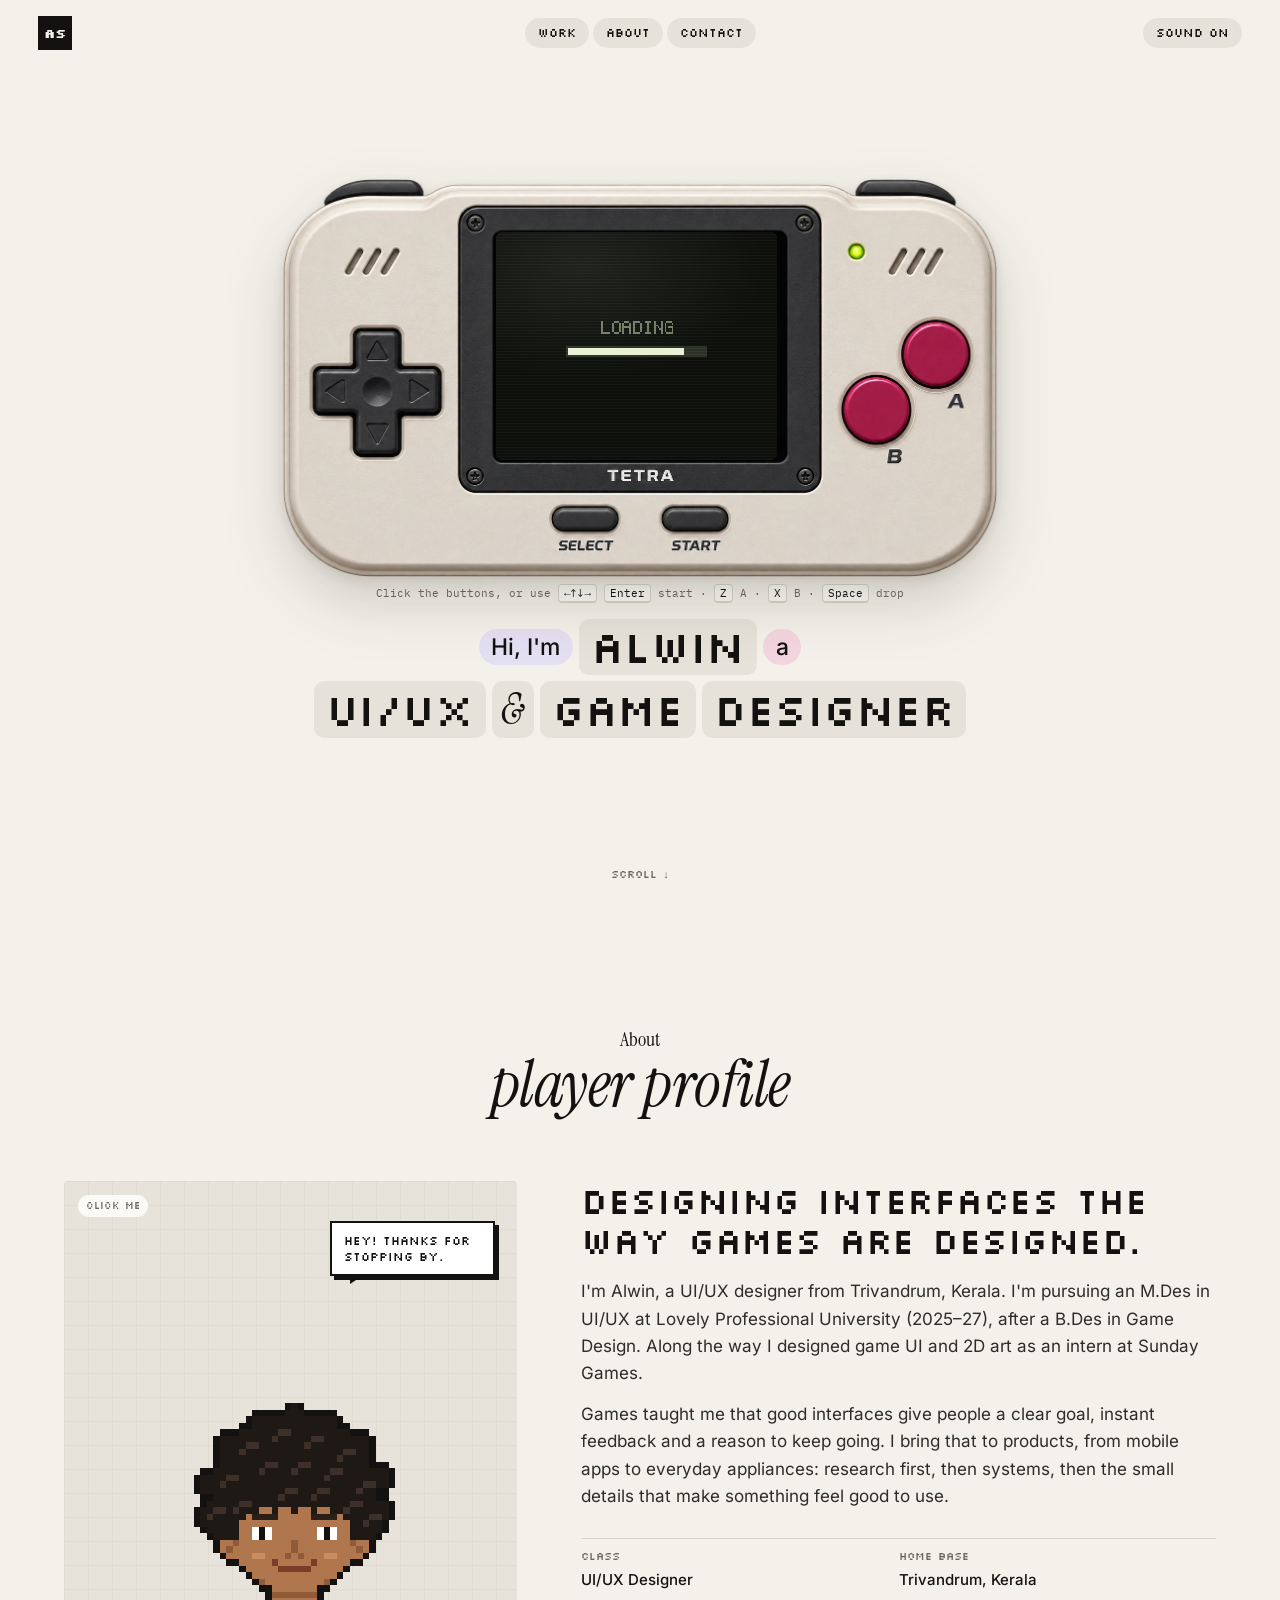
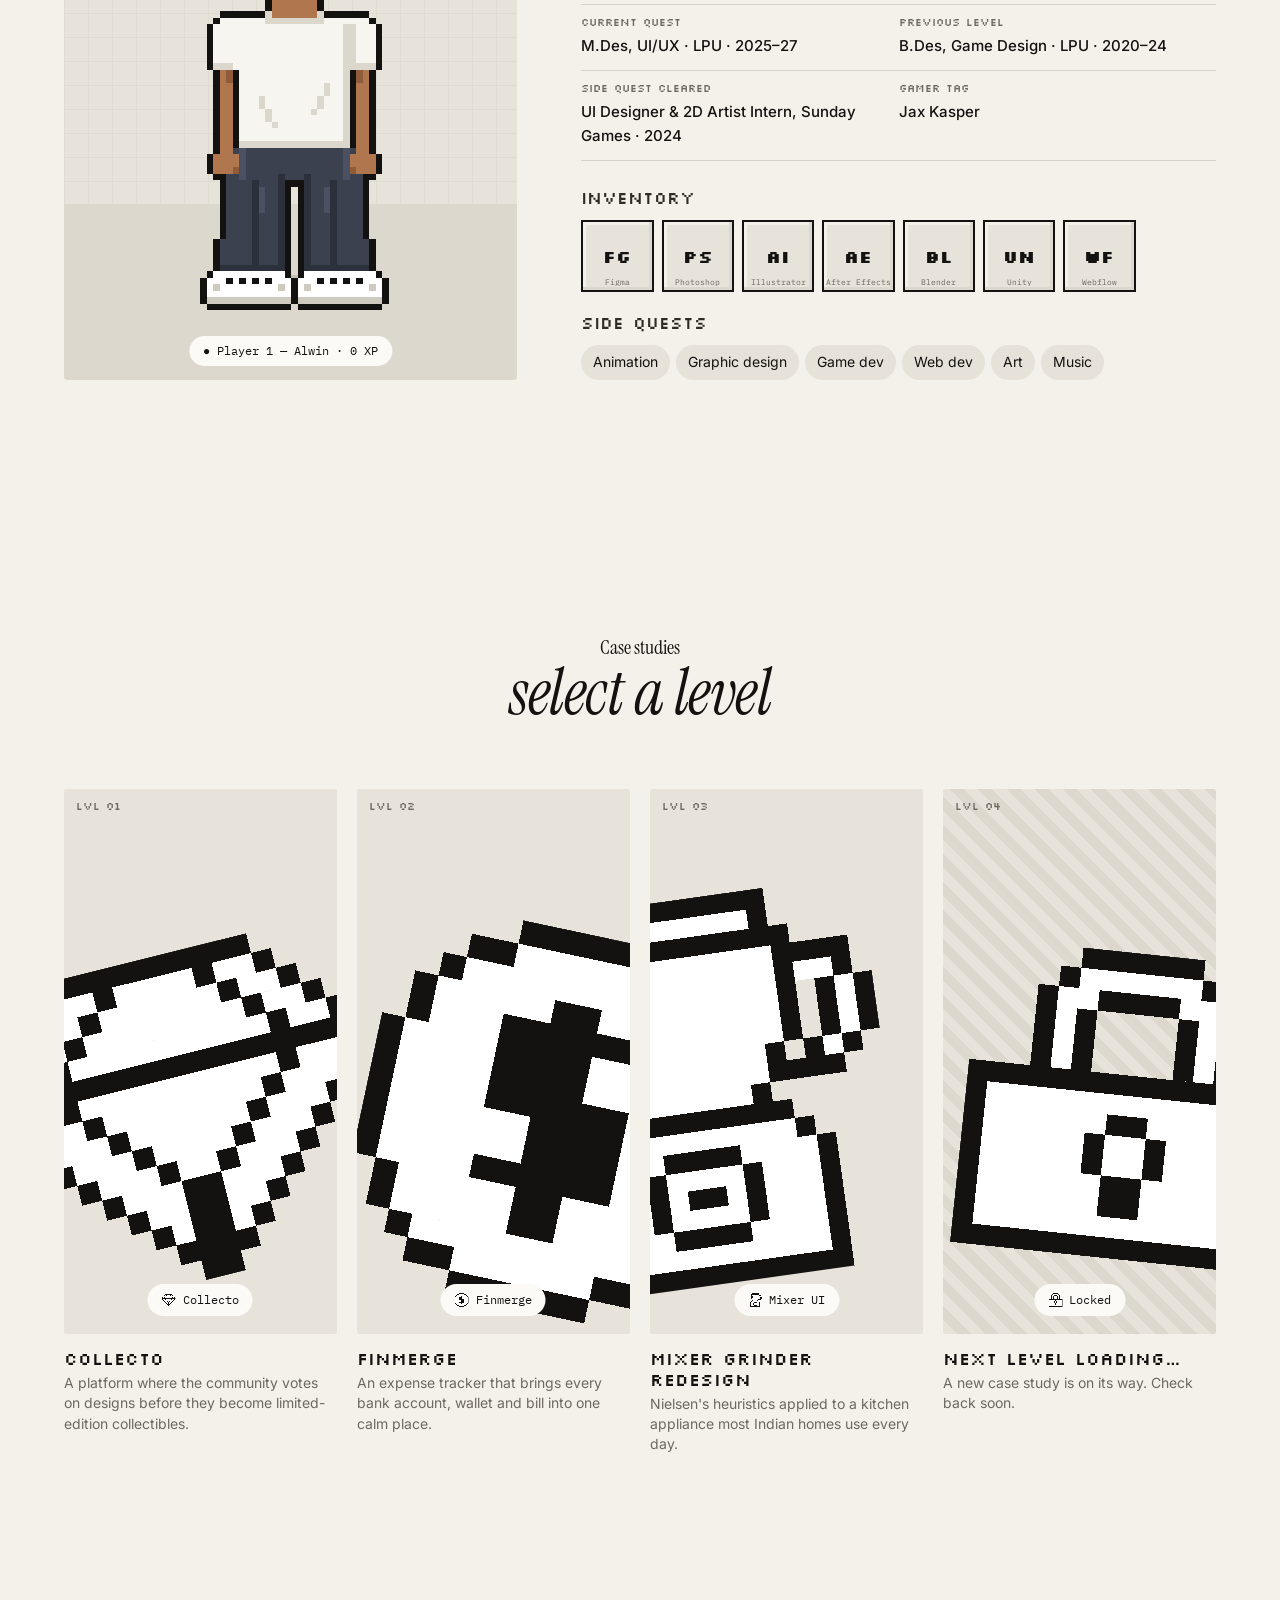
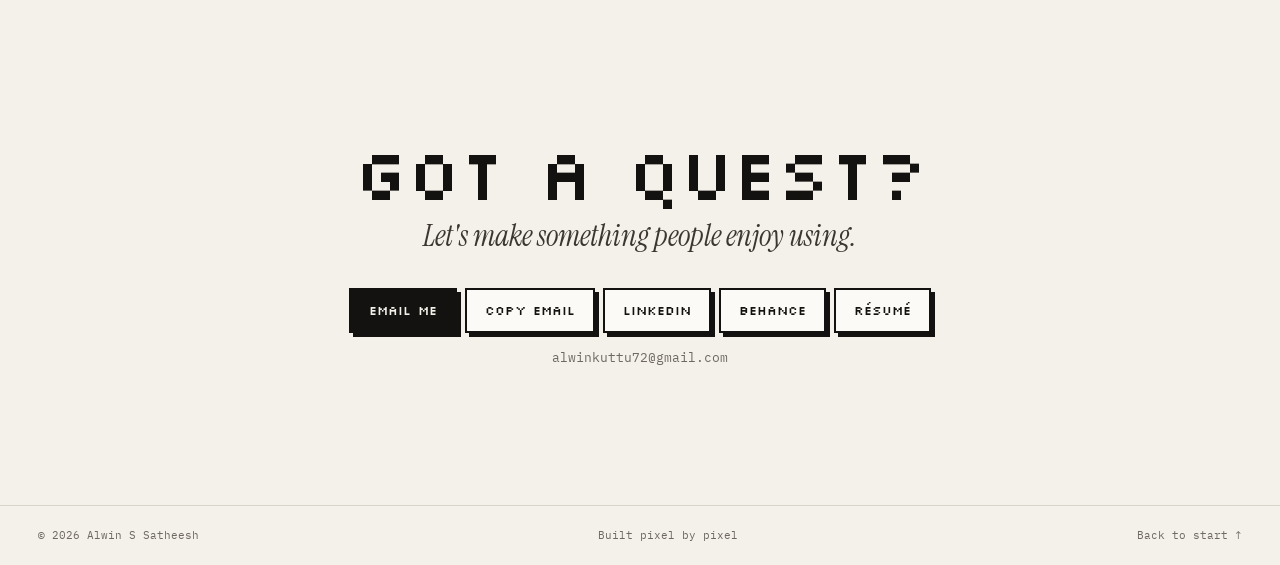
==== index.html @ aa2661ea "Add files via upload" ====
<!DOCTYPE html>
<html lang="en">
<head>
<meta charset="utf-8">
<meta name="viewport" content="width=device-width, initial-scale=1">
<title>Alwin S Satheesh — UI/UX & Game Designer</title>
<meta name="description" content="Portfolio of Alwin S Satheesh, a UI/UX designer with a game design background. Press start.">
<meta property="og:title" content="Alwin S Satheesh — UI/UX & Game Designer">
<meta property="og:description" content="A playable portfolio. Press start.">
<link rel="icon" href="data:image/svg+xml,%3Csvg xmlns='http://www.w3.org/2000/svg' viewBox='0 0 8 8' shape-rendering='crispEdges'%3E%3Crect width='8' height='8' fill='%23141210'/%3E%3Crect x='1' y='1' width='6' height='4' fill='%23e8f1d4'/%3E%3Crect x='5' y='6' width='1' height='1' fill='%23b3164c'/%3E%3Crect x='1' y='6' width='2' height='1' fill='%23e8f1d4'/%3E%3C/svg%3E">
<link rel="stylesheet" href="css/fonts.css">
<link rel="stylesheet" href="css/style.css">
</head>
<body>

<header class="top">
  <a class="logo" href="#top" aria-label="Alwin S Satheesh, back to top">AS</a>
  <nav class="nav" aria-label="Main">
    <a href="#work">Work</a>
    <a href="#about">About</a>
    <a href="#contact">Contact</a>
  </nav>
  <div class="top-r">
    <button class="pill" id="sound" aria-pressed="true">Sound on</button>
  </div>
</header>

<main id="top">
  <!-- ============ HERO: the playable console ============ -->
  <section class="hero" aria-label="Intro">
    <div class="console" id="console">
      <img src="assets/console.webp" alt="A retro handheld game console. Its screen is playable." width="1455" height="815">
      <div class="screen" id="screen" role="application" aria-label="Game screen. Press Start, or Enter on your keyboard.">
        <canvas id="lcd" width="160" height="128"></canvas>
      </div>
      <button class="btn b-up" data-k="up" aria-label="D-pad up"></button>
      <button class="btn b-down" data-k="down" aria-label="D-pad down"></button>
      <button class="btn b-left" data-k="left" aria-label="D-pad left"></button>
      <button class="btn b-right" data-k="right" aria-label="D-pad right"></button>
      <button class="btn round b-a" data-k="a" aria-label="A button"></button>
      <button class="btn round b-b" data-k="b" aria-label="B button"></button>
      <button class="btn pillb b-select" data-k="select" aria-label="Select button"></button>
      <button class="btn pillb b-start" data-k="start" aria-label="Start button"></button>
    </div>
    <p class="keys">Click the buttons, or use <kbd>←↑↓→</kbd> <kbd>Enter</kbd> start · <kbd>Z</kbd> A · <kbd>X</kbd> B · <kbd>Space</kbd> drop</p>

    <h1 class="chips">
      <span class="ln"><span class="sm l">Hi, I'm</span><span>Alwin</span><span class="sm p">a</span></span>
      <span class="ln"><span>UI/UX</span><span class="amp">&amp;</span><span>Game</span><span>Designer</span></span>
    </h1>

    <a class="scrollcue" href="#about">Scroll ↓</a>
  </section>

  <!-- ============ ABOUT ============ -->
  <section class="band" id="about">
    <div class="wrap">
      <div class="shead rv"><p>About</p><h2>player profile</h2></div>
      <div class="about">
        <div class="avatar-card rv">
          <div class="floor"></div>
          <div class="shadow"></div>
          <button class="avwrap" id="avwrap" type="button" aria-label="Pixel art of Alwin: curly hair, white t-shirt, baggy pants, white sneakers. Click to interact.">
            <svg class="avatar f-idle" id="avatar" aria-hidden="true"></svg>
            <svg class="avatar f-wave" id="avatarWave" aria-hidden="true"></svg>
          </button>
          <div class="fx" id="fx" aria-hidden="true"></div>
          <div class="bubble" id="bubble" aria-live="polite">Hey! Thanks for stopping by.</div>
          <span class="tag">● Player 1 — Alwin · <span id="xp">0</span> XP</span>
          <span class="hint-click">Click me</span>
        </div>
        <div class="bio rv">
          <h3>Designing interfaces the way games are designed.</h3>
          <p>I'm Alwin, a UI/UX designer from Trivandrum, Kerala. I'm pursuing an M.Des in UI/UX at Lovely Professional University (2025–27), after a B.Des in Game Design. Along the way I designed game UI and 2D art as an intern at Sunday Games.</p>
          <p>Games taught me that good interfaces give people a clear goal, instant feedback and a reason to keep going. I bring that to products, from mobile apps to everyday appliances: research first, then systems, then the small details that make something feel good to use.</p>
          <dl class="stats">
            <div><dt>Class</dt><dd>UI/UX Designer</dd></div>
            <div><dt>Home base</dt><dd>Trivandrum, Kerala</dd></div>
            <div><dt>Current quest</dt><dd>M.Des, UI/UX · LPU · 2025–27</dd></div>
            <div><dt>Previous level</dt><dd>B.Des, Game Design · LPU · 2020–24</dd></div>
            <div><dt>Side quest cleared</dt><dd>UI Designer &amp; 2D Artist Intern, Sunday Games · 2024</dd></div>
            <div><dt>Gamer tag</dt><dd>Jax Kasper</dd></div>
          </dl>
          <p class="inv-h">Inventory</p>
          <ul class="inv">
            <li><b>Fg</b><small>Figma</small></li>
            <li><b>Ps</b><small>Photoshop</small></li>
            <li><b>Ai</b><small>Illustrator</small></li>
            <li><b>Ae</b><small>After Effects</small></li>
            <li><b>Bl</b><small>Blender</small></li>
            <li><b>Un</b><small>Unity</small></li>
            <li><b>Wf</b><small>Webflow</small></li>
          </ul>
          <p class="inv-h">Side quests</p>
          <ul class="quests"><li>Animation</li><li>Graphic design</li><li>Game dev</li><li>Web dev</li><li>Art</li><li>Music</li></ul>
        </div>
      </div>
    </div>
  </section>

  <!-- ============ WORK ============ -->
  <section class="band" id="work">
    <div class="wrap">
      <div class="shead rv"><p>Case studies</p><h2>select a level</h2></div>
      <div class="work">
        <a class="level rv" href="work/collecto.html" style="--hc:#F7C20D">
          <div class="strip"><span class="lv">LVL 01</span><svg class="art" data-art="gem" style="--w:150%;--x:-30%;--y:30%;--r:-14deg"></svg><span class="tag"><svg data-art="gem" aria-hidden="true"></svg>Collecto</span></div>
          <div><h3>Collecto</h3><p>A platform where the community votes on designs before they become limited-edition collectibles.</p><span class="go">Play level →</span></div>
        </a>
        <a class="level rv" href="work/finmerge.html" style="--hc:#C8F57A">
          <div class="strip"><span class="lv">LVL 02</span><svg class="art" data-art="coin" style="--w:140%;--x:2%;--y:26%;--r:12deg"></svg><span class="tag"><svg data-art="coin" aria-hidden="true"></svg>Finmerge</span></div>
          <div><h3>Finmerge</h3><p>An expense tracker that brings every bank account, wallet and bill into one calm place.</p><span class="go">Play level →</span></div>
        </a>
        <a class="level rv" href="work/mixer.html" style="--hc:#2F7CF6">
          <div class="strip"><span class="lv">LVL 03</span><svg class="art" data-art="blender" style="--w:135%;--x:-48%;--y:20%;--r:-8deg"></svg><span class="tag"><svg data-art="blender" aria-hidden="true"></svg>Mixer UI</span></div>
          <div><h3>Mixer Grinder Redesign</h3><p>Nielsen's heuristics applied to a kitchen appliance most Indian homes use every day.</p><span class="go">Play level →</span></div>
        </a>
        <div class="level locked rv" aria-label="Level 4, coming soon">
          <div class="strip"><span class="lv">LVL 04</span><svg class="art" data-art="lock" style="--w:120%;--x:8%;--y:30%;--r:6deg"></svg><span class="tag"><svg data-art="lock" aria-hidden="true"></svg>Locked</span></div>
          <div><h3>Next level loading…</h3><p>A new case study is on its way. Check back soon.</p></div>
        </div>
      </div>
    </div>
  </section>

  <!-- ============ CONTACT ============ -->
  <section class="band contact" id="contact">
    <div class="wrap rv">
      <h2>Got a quest?</h2>
      <p class="sub">Let's make something people enjoy using.</p>
      <div class="links">
        <a class="primary" href="mailto:alwinkuttu72@gmail.com">Email me</a>
        <button type="button" id="copy" data-mail="alwinkuttu72@gmail.com">Copy email</button>
        <a href="https://www.linkedin.com/in/alwin-s-satheesh-27164722a/" target="_blank" rel="noopener">LinkedIn</a>
        <a href="https://www.behance.net/alwinkuttu" target="_blank" rel="noopener">Behance</a>
        <a href="assets/Alwin_S_Satheesh_Resume.pdf" target="_blank" rel="noopener" id="resume">Résumé</a>
      </div>
      <p class="mailtext">alwinkuttu72@gmail.com</p>
    </div>
  </section>
</main>

<footer>
  <span>© 2026 Alwin S Satheesh</span>
  <span>Built pixel by pixel</span>
  <a href="#top">Back to start ↑</a>
</footer>

<script src="js/art-data.js"></script>
<script src="js/pixels.js"></script>
<script src="js/console.js"></script>
<script src="js/main.js"></script>
</body>
</html>
---- css/fonts.css ----
@font-face{font-family:"Silkscreen";src:url(../assets/fonts/silkscreen-latin-400-normal.woff2) format("woff2");font-weight:400;font-display:swap}
@font-face{font-family:"Silkscreen";src:url(../assets/fonts/silkscreen-latin-700-normal.woff2) format("woff2");font-weight:700;font-display:swap}
@font-face{font-family:"Instrument Serif";src:url(../assets/fonts/instrument-serif-latin-400-normal.woff2) format("woff2");font-style:normal;font-display:swap}
@font-face{font-family:"Instrument Serif";src:url(../assets/fonts/instrument-serif-latin-400-italic.woff2) format("woff2");font-style:italic;font-display:swap}
@font-face{font-family:"Inter";src:url(../assets/fonts/inter-latin-400-normal.woff2) format("woff2");font-weight:400;font-display:swap}
@font-face{font-family:"Inter";src:url(../assets/fonts/inter-latin-500-normal.woff2) format("woff2");font-weight:500;font-display:swap}
@font-face{font-family:"Inter";src:url(../assets/fonts/inter-latin-600-normal.woff2) format("woff2");font-weight:600;font-display:swap}
@font-face{font-family:"IBM Plex Mono";src:url(../assets/fonts/ibm-plex-mono-latin-400-normal.woff2) format("woff2");font-weight:400;font-display:swap}
---- css/style.css ----
/*
VOICE: playful but quiet — a designer's portfolio that behaves like a handheld game.
IDEA: the page is a console box + manual: one playable device, then the "player profile" and "level select".
PICTURE: the TETRA handheld, live and clickable, centred in lots of air.
COLOUR and TYPE: warm off-white console plastic, ink black, gray card fields, magenta from the A/B buttons. Silkscreen pixel type + Instrument Serif italic + Inter.
LAYOUT: centred hero, two-column profile, Macintosh-style strip cards, calm footer.
*/
:root{
  color-scheme:light;
  --bg:#f4f1ea; --ink:#141210; --muted:#6d6860; --line:#d9d4c9;
  --card:#e7e3da; --card-2:#ddd8cd; --chip:#e6e2d9;
  --accent:#b3164c; --accent-soft:#f3d5df; --lilac:#e4e0f3; --yellow:#f5d90a;
  --lcd:#0d0f0b; --lcd-ink:#e8f1d4;
  --px:"Silkscreen",ui-monospace,monospace;
  --serif:"Instrument Serif",Georgia,serif;
  --sans:"Inter",system-ui,-apple-system,"Segoe UI",sans-serif;
  --mono:"IBM Plex Mono",ui-monospace,monospace;
  --cursor:url("data:image/svg+xml,%3Csvg xmlns='http://www.w3.org/2000/svg' width='22' height='32' viewBox='0 0 11 16' shape-rendering='crispEdges'%3E%3Cpath fill='%23fff' d='M1 2h1v1H1zM1 3h1v1H1zM2 3h1v1H2zM1 4h1v1H1zM2 4h1v1H2zM3 4h1v1H3zM1 5h1v1H1zM2 5h1v1H2zM3 5h1v1H3zM4 5h1v1H4zM1 6h1v1H1zM2 6h1v1H2zM3 6h1v1H3zM4 6h1v1H4zM5 6h1v1H5zM1 7h1v1H1zM2 7h1v1H2zM3 7h1v1H3zM4 7h1v1H4zM5 7h1v1H5zM6 7h1v1H6zM1 8h1v1H1zM2 8h1v1H2zM3 8h1v1H3zM4 8h1v1H4zM5 8h1v1H5zM6 8h1v1H6zM7 8h1v1H7zM1 9h1v1H1zM2 9h1v1H2zM3 9h1v1H3zM4 9h1v1H4zM5 9h1v1H5zM6 9h1v1H6zM7 9h1v1H7zM8 9h1v1H8zM1 10h1v1H1zM2 10h1v1H2zM3 10h1v1H3zM4 10h1v1H4zM5 10h1v1H5zM1 11h1v1H1zM2 11h1v1H2zM4 11h1v1H4zM5 11h1v1H5zM1 12h1v1H1zM5 12h1v1H5zM6 12h1v1H6zM5 13h1v1H5zM6 13h1v1H6zM6 14h1v1H6zM7 14h1v1H7z'/%3E%3Cpath fill='%23141210' d='M0 0h1v1H0zM0 1h1v1H0zM1 1h1v1H1zM0 2h1v1H0zM2 2h1v1H2zM0 3h1v1H0zM3 3h1v1H3zM0 4h1v1H0zM4 4h1v1H4zM0 5h1v1H0zM5 5h1v1H5zM0 6h1v1H0zM6 6h1v1H6zM0 7h1v1H0zM7 7h1v1H7zM0 8h1v1H0zM8 8h1v1H8zM0 9h1v1H0zM9 9h1v1H9zM0 10h1v1H0zM6 10h1v1H6zM7 10h1v1H7zM8 10h1v1H8zM9 10h1v1H9zM10 10h1v1H10zM0 11h1v1H0zM3 11h1v1H3zM6 11h1v1H6zM0 12h1v1H0zM2 12h1v1H2zM4 12h1v1H4zM7 12h1v1H7zM0 13h1v1H0zM1 13h1v1H1zM4 13h1v1H4zM7 13h1v1H7zM0 14h1v1H0zM5 14h1v1H5zM8 14h1v1H8zM5 15h1v1H5zM6 15h1v1H6zM7 15h1v1H7z'/%3E%3C/svg%3E") 1 1, auto;
}
*{box-sizing:border-box;min-width:0}
html{scroll-behavior:smooth;scroll-padding-top:72px;overflow-x:clip}
body{margin:0;background:var(--bg);color:var(--ink);font:16px/1.6 var(--sans);overflow-x:clip;cursor:var(--cursor);-webkit-font-smoothing:antialiased}
a{color:inherit}
img{max-width:100%;display:block}
::selection{background:var(--ink);color:var(--bg)}
:focus-visible{outline:2px dashed var(--accent);outline-offset:3px}

/* ---------- top bar ---------- */
.top{position:fixed;inset:0 0 auto 0;z-index:50;display:grid;grid-template-columns:1fr auto 1fr;align-items:center;gap:12px;padding:14px max(3vw,14px);pointer-events:none}
.top>*{pointer-events:auto}
.logo{width:34px;height:34px;display:grid;place-items:center;background:var(--ink);color:var(--bg);font:700 13px/1 var(--px);text-decoration:none;letter-spacing:.5px}
.nav{display:flex;gap:4px;padding:4px;background:color-mix(in srgb,var(--bg) 80%,transparent);backdrop-filter:blur(8px);border-radius:999px}
.nav a,.pill{font:400 12px/1 var(--px);text-decoration:none;padding:9px 13px;border-radius:999px;background:var(--chip);transition:background .15s,color .15s;white-space:nowrap}
.nav a:hover,.pill:hover{background:var(--ink);color:var(--bg)}
.top-r{justify-self:end;display:flex;gap:6px;align-items:center}
.pill{border:0;color:var(--ink);cursor:inherit}
.pill[aria-pressed=false]{opacity:.55}

/* ---------- hero ---------- */
.hero{min-height:100svh;display:flex;flex-direction:column;align-items:center;justify-content:center;padding:84px 16px 80px;position:relative;text-align:center}
.kicker{font:400 clamp(17px,2vw,21px)/1.1 var(--serif);margin:0 0 6px}
.kicker em{display:block;font-size:clamp(26px,3.4vw,38px);font-style:italic}
.console{position:relative;width:min(720px,92vw,calc((100svh - 330px)*1.785));min-width:300px;aspect-ratio:1455/815;margin:10px 0 4px;user-select:none;-webkit-user-select:none;touch-action:manipulation;filter:drop-shadow(0 26px 30px rgba(40,30,20,.16)) drop-shadow(0 4px 6px rgba(40,30,20,.12));animation:drop .9s steps(9) both}
@keyframes drop{from{transform:translateY(-24px);opacity:0}to{transform:none;opacity:1}}
.console>img{width:100%;height:100%;pointer-events:none}
.screen{position:absolute;left:29.95%;top:13.9%;width:39.1%;height:56.5%;border-radius:6px;overflow:hidden;background:var(--lcd);cursor:inherit}
.screen canvas{width:100%;height:100%;image-rendering:pixelated;display:block}
.screen::after{content:"";position:absolute;inset:0;pointer-events:none;background:repeating-linear-gradient(0deg,rgba(255,255,255,.035) 0 1px,transparent 1px 3px),radial-gradient(120% 90% at 30% 15%,rgba(255,255,255,.08),transparent 55%)}
.btn{position:absolute;border:0;padding:0;background:transparent;cursor:inherit;-webkit-tap-highlight-color:transparent}
.btn::before{content:"";position:absolute;inset:-6px}
.btn::after{content:"";position:absolute;inset:0;border-radius:inherit;transition:background .06s}
.btn.on::after{background:rgba(0,0,0,.28)}
.btn.round{border-radius:50%}
.btn.pillb{border-radius:999px}
.b-up{left:10.65%;top:38%;width:5.9%;height:10%;border-radius:4px}
.b-down{left:10.65%;top:58.3%;width:5.9%;height:10.6%;border-radius:4px}
.b-left{left:4.7%;top:48.1%;width:6%;height:10.2%;border-radius:4px}
.b-right{left:16.5%;top:48.1%;width:5.9%;height:10.2%;border-radius:4px}
.b-a{left:86.3%;top:35.3%;width:9.7%;height:17.3%}
.b-b{left:78%;top:49%;width:9.7%;height:17.3%}
.b-select{left:37.6%;top:81.7%;width:9.4%;height:6.4%}
.b-start{left:52.85%;top:81.7%;width:9.4%;height:6.4%}
.b-start.hint{animation:glow 1.1s steps(2) infinite}
@keyframes glow{50%{box-shadow:0 0 0 5px rgba(179,22,76,.35)}}
.keys{font:400 11px/1.4 var(--mono);color:var(--muted);margin:2px 0 0}
.keys kbd{font:inherit;padding:1px 5px;border:1px solid var(--line);border-bottom-width:2px;border-radius:4px;background:#fbfaf6;color:var(--ink)}
h1.chips{margin:18px 0 0;font:400 clamp(24px,3.9vw,44px)/1 var(--px);display:flex;flex-direction:column;align-items:center;gap:6px;letter-spacing:-.5px}
.chips .ln{display:flex;gap:6px;flex-wrap:wrap;justify-content:center}
.chips .ln>span{background:var(--chip);padding:.12em .28em .16em;border-radius:.24em}
.chips .ln>.sm{font-size:.52em;align-self:center;padding:.3em .55em;border-radius:999px;font-family:var(--sans);letter-spacing:0;font-weight:500}
.chips .ln>.amp{font-family:var(--serif);font-style:italic;letter-spacing:0;padding-inline:.22em}
.chips .ln>.l{background:var(--lilac)}.chips .ln>.p{background:var(--accent-soft)}
.corner{position:absolute;bottom:22px;font:400 11px/1.3 var(--mono);color:var(--muted);display:flex;gap:8px;align-items:center}
.corner.l{left:max(3vw,14px)}.corner.r{right:max(3vw,14px)}
.dot{background:var(--yellow);color:var(--ink);padding:3px 7px;border-radius:3px}
.scrollcue{position:absolute;bottom:20px;left:50%;translate:-50% 0;font:400 11px/1 var(--px);text-decoration:none;color:var(--muted);animation:bob 1.2s steps(2) infinite}
@keyframes bob{50%{transform:translateY(4px)}}

/* ---------- sections ---------- */
.band{padding:clamp(70px,10vw,140px) max(5vw,16px)}
.wrap{max-width:1180px;margin:0 auto}
.shead{text-align:center;margin:0 auto clamp(36px,5vw,64px)}
.shead p{font:400 20px/1.1 var(--serif);margin:0}
.shead h2{font:italic 400 clamp(38px,5.6vw,64px)/1.02 var(--serif);margin:2px 0 0;letter-spacing:-.5px}

/* about */
.about{display:grid;grid-template-columns:minmax(0,5fr) minmax(0,7fr);gap:clamp(28px,5vw,80px);align-items:stretch}
.avatar-card{background:var(--card);border-radius:4px;position:relative;min-height:520px;display:flex;align-items:flex-end;justify-content:center;overflow:hidden}
.avatar-card::before{content:"";position:absolute;inset:0;background-image:linear-gradient(var(--card-2) 1px,transparent 1px),linear-gradient(90deg,var(--card-2) 1px,transparent 1px);background-size:24px 24px;opacity:.7}
.avatar-card .floor{position:absolute;left:0;right:0;bottom:0;height:22%;background:var(--card-2)}
.avwrap{position:relative;width:min(58%,260px);aspect-ratio:40/80;margin-bottom:12.5%;padding:0;border:0;background:none;cursor:inherit;z-index:2;transform-origin:50% 100%;-webkit-tap-highlight-color:transparent}
.avwrap:focus-visible{outline-offset:8px}
.avatar{position:absolute;inset:0;width:100%;height:100%;image-rendering:pixelated;transform-origin:50% 100%;animation:breathe 2.8s ease-in-out infinite}
.avatar.f-wave{visibility:hidden}
@keyframes breathe{0%,100%{transform:translateY(0) scaleY(1)}50%{transform:translateY(-.6%) scaleY(1.012)}}
@media (hover:hover){
  .avwrap:hover .f-idle{visibility:hidden}
  .avwrap:hover .f-wave{visibility:visible}
  .avwrap:hover{transform:translateY(-1.5%);transition:transform .35s cubic-bezier(.3,1.6,.5,1)}
}
.avwrap{transition:transform .35s cubic-bezier(.3,1.6,.5,1)}
.avwrap.wave .f-idle{visibility:hidden}
.avwrap.wave .f-wave{visibility:visible}
.avwrap.jump{animation:jump .62s cubic-bezier(.3,0,.3,1)}
@keyframes jump{0%{transform:translateY(0) scale(1,1)}14%{transform:translateY(0) scale(1.07,.91)}46%{transform:translateY(-20%) scale(.95,1.06)}70%{transform:translateY(0) scale(1.06,.93)}86%{transform:translateY(0) scale(.98,1.02)}100%{transform:translateY(0) scale(1,1)}}
.avatar-card .shadow{transition:transform .3s,opacity .3s}
.avatar-card.jumping .shadow{animation:shadow .62s cubic-bezier(.3,0,.3,1)}
@keyframes shadow{46%{transform:scale(.6);opacity:.5}}
.avatar .lid{opacity:0;animation:blink 4.2s steps(1) infinite}
@keyframes blink{0%,94%{opacity:0}95%,98%{opacity:1}}
.avwrap.jump .lid{opacity:1;animation:none}
.fx{position:absolute;inset:0;pointer-events:none;z-index:3;overflow:hidden}
.fx span{position:absolute;font:400 13px/1 var(--px);color:var(--accent);animation:rise 1.1s cubic-bezier(.2,.7,.3,1) forwards;white-space:nowrap}
.fx span.heart{width:14px;height:12px;background:var(--accent);clip-path:polygon(0 25%,14% 0,43% 0,50% 17%,57% 0,86% 0,100% 25%,100% 50%,50% 100%,0 50%)}
@keyframes rise{0%{transform:translate(0,0) scale(.6);opacity:0}15%{transform:translate(0,-12px) scale(1.1);opacity:1}100%{transform:translate(var(--dx,0px),-100px) scale(.9);opacity:0}}
.hint-click{position:absolute;top:14px;left:14px;font:400 10px/1 var(--px);color:var(--muted);background:#fbfaf6;padding:6px 8px;border-radius:999px;animation:bob 1.2s steps(2) infinite;transition:opacity .3s}
.avatar-card.played .hint-click{opacity:0;pointer-events:none}
.avatar-card .shadow{position:absolute;bottom:calc(12.5% - 5px);width:min(40%,180px);height:10px;background:rgba(0,0,0,.12);border-radius:50%}
.tag{position:absolute;bottom:14px;left:50%;translate:-50% 0;background:#fbfaf6;font:400 12px/1 var(--mono);padding:9px 14px;border-radius:999px;display:flex;gap:7px;align-items:center;white-space:nowrap}
.bubble{position:absolute;z-index:4;top:5%;right:5%;background:#fff;font:400 12px/1.3 var(--px);padding:10px 12px;border:2px solid var(--ink);max-width:165px;text-align:left;box-shadow:4px 4px 0 var(--ink);transform-origin:20px 100%;transition:transform .25s cubic-bezier(.3,1.7,.5,1)}
.bubble.pop{transform:scale(1.06) rotate(-1deg)}
.bubble .cur{display:inline-block;width:6px;height:10px;background:var(--ink);margin-left:2px;vertical-align:-1px;animation:caret .8s steps(1) infinite}
@keyframes caret{50%{opacity:0}}
.bubble::after{content:"";position:absolute;left:18px;bottom:-10px;width:12px;height:8px;background:var(--ink);clip-path:polygon(0 0,100% 0,0 100%)}
.bio h3{font:400 clamp(26px,3vw,36px)/1.1 var(--px);margin:0 0 18px;letter-spacing:-.5px}
.bio p{max-width:60ch;margin:0 0 14px;color:#2f2b27;font-size:17px}
.stats{display:grid;grid-template-columns:repeat(2,minmax(0,1fr));border-top:1px solid var(--line);margin:28px 0}
.stats div{padding:12px 0;border-bottom:1px solid var(--line)}
.stats dt{font:400 11px/1 var(--px);color:var(--muted);margin-bottom:6px}
.stats dd{margin:0;font-size:15px;font-weight:500}
.inv-h{font:400 12px/1 var(--px);margin:0 0 10px;color:var(--muted)}
.inv{display:grid;grid-template-columns:repeat(auto-fill,minmax(64px,1fr));gap:8px;margin:0 0 22px;padding:0;list-style:none}
.inv li{aspect-ratio:1;background:var(--card);border:2px solid var(--ink);box-shadow:inset -3px -3px 0 var(--card-2),inset 3px 3px 0 #f3f0e9;display:grid;place-items:center;text-align:center;position:relative;transition:transform .1s steps(2)}
.inv li b{font:700 17px/1 var(--px)}
.inv li small{position:absolute;bottom:4px;left:0;right:0;font:400 8px/1 var(--mono);white-space:nowrap;overflow:hidden;color:var(--muted)}
.inv li:hover{transform:translateY(-3px);background:#fff}
.quests{display:flex;flex-wrap:wrap;gap:6px;padding:0;margin:0;list-style:none}
.quests li{font-size:14px;background:var(--chip);padding:6px 12px;border-radius:999px}

/* work cards (Macintosh strip style) */
.work{display:grid;grid-template-columns:repeat(4,minmax(0,1fr));gap:clamp(12px,1.6vw,22px)}
.level{text-decoration:none;display:flex;flex-direction:column;gap:14px}
.strip{position:relative;aspect-ratio:200/400;background:var(--card);overflow:hidden;border-radius:2px;transition:background .3s ease}
.level:focus-visible .strip{background:var(--hc,var(--card))}
@media (hover:hover){.level:hover .strip{background:var(--hc,var(--card))}.level.locked:hover .strip{animation:shake .32s steps(4)}}
@keyframes shake{25%{transform:translateX(-4px)}50%{transform:translateX(4px)}75%{transform:translateX(-2px)}}
.strip svg.art{position:absolute;width:var(--w,190%);left:var(--x,-30%);top:var(--y,18%);transform:rotate(var(--r,0deg));transition:transform .45s steps(6),left .45s steps(6),top .45s steps(6)}
.level:hover .strip svg.art,.level:focus-visible .strip svg.art{transform:rotate(calc(var(--r,0deg) - 6deg)) scale(1.06)}
.strip .lv{position:absolute;top:12px;left:12px;font:400 11px/1 var(--px);color:var(--muted)}
.strip .tag{bottom:18px}
.strip .tag svg{width:14px;height:14px}
.level h3{font:400 18px/1.15 var(--px);margin:0}
.level p{margin:4px 0 0;font-size:14px;color:var(--muted);line-height:1.45}
.level .go{font:400 11px/1 var(--px);color:var(--accent);margin-top:8px;display:inline-block;opacity:0;transform:translateX(-4px);transition:.2s steps(3)}
.level:hover .go{opacity:1;transform:none}
.level.locked{cursor:not-allowed}
.level.locked .strip{background:repeating-linear-gradient(45deg,var(--card) 0 10px,var(--card-2) 10px 20px)}

/* contact */
.contact{text-align:center}
.contact h2{font:400 clamp(34px,6vw,72px)/1 var(--px);margin:0 0 10px;letter-spacing:-1px}
.contact .sub{font:italic 400 clamp(22px,2.6vw,30px)/1.2 var(--serif);margin:0 0 34px;color:#3b3631}
.links{display:flex;flex-wrap:wrap;gap:8px;justify-content:center}
.links a,.links button{font:400 13px/1 var(--px);text-decoration:none;padding:14px 18px;border:2px solid var(--ink);background:#fbfaf6;box-shadow:4px 4px 0 var(--ink);color:var(--ink);cursor:inherit;transition:transform .08s,box-shadow .08s}
.links a:hover,.links button:hover{transform:translate(2px,2px);box-shadow:2px 2px 0 var(--ink)}
.links a:active,.links button:active{transform:translate(4px,4px);box-shadow:0 0 0 var(--ink)}
.links .primary{background:var(--ink);color:var(--bg)}
.mailtext{font:400 13px/1 var(--mono);color:var(--muted);margin-top:18px}
footer{display:flex;justify-content:space-between;gap:12px;flex-wrap:wrap;padding:22px max(3vw,14px);border-top:1px solid var(--line);font:400 11px/1.4 var(--mono);color:var(--muted)}
footer a{text-decoration:none}

/* reveal + transitions */
.rv{opacity:0;transform:translateY(18px)}
.rv.in{opacity:1;transform:none;transition:opacity .5s steps(5),transform .5s steps(5)}
.wipe{position:fixed;inset:0;z-index:100;display:grid;pointer-events:none}
.wipe i{background:var(--ink);opacity:1;transition:opacity 0s}
.wipe.out i{opacity:0}
.wipe.cover{pointer-events:all}
.wipe.cover i{opacity:1}

@media (max-width:900px){
  .work{grid-template-columns:repeat(2,minmax(0,1fr))}
  .about{grid-template-columns:minmax(0,1fr)}
  .avatar-card{min-height:440px}
}
@media (max-width:600px){
  .top{grid-template-columns:auto 1fr;padding:10px 12px}
  .nav{justify-self:end}
  .top-r{display:none}
  .nav a{padding:8px 10px;font-size:11px}
  .console{width:96vw;min-width:0}
  .corner{display:none}
  .keys{display:none}
  .hero{padding-top:70px}
  .stats{grid-template-columns:1fr}
}
@media (prefers-reduced-motion:reduce){
  *,*::before,*::after{animation:none!important;transition:none!important}
  .rv{opacity:1;transform:none}
  html{scroll-behavior:auto}
}
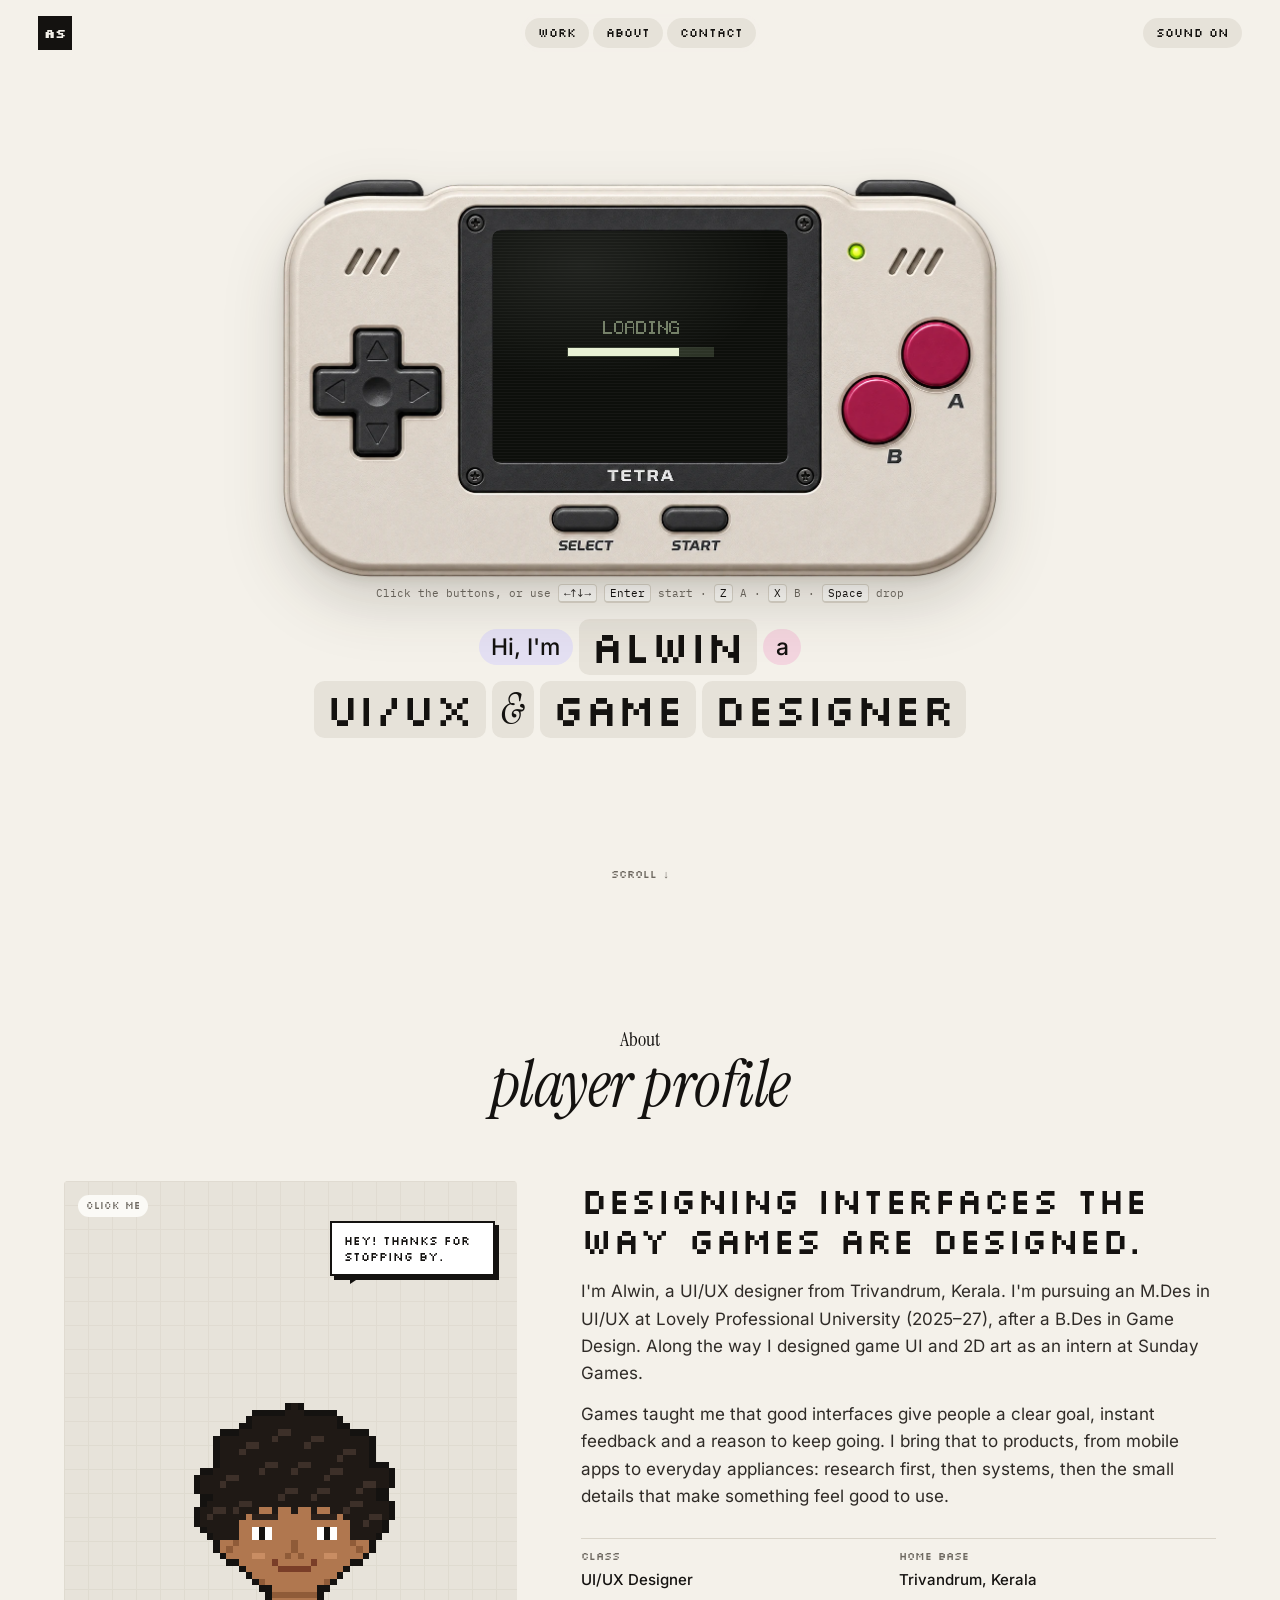
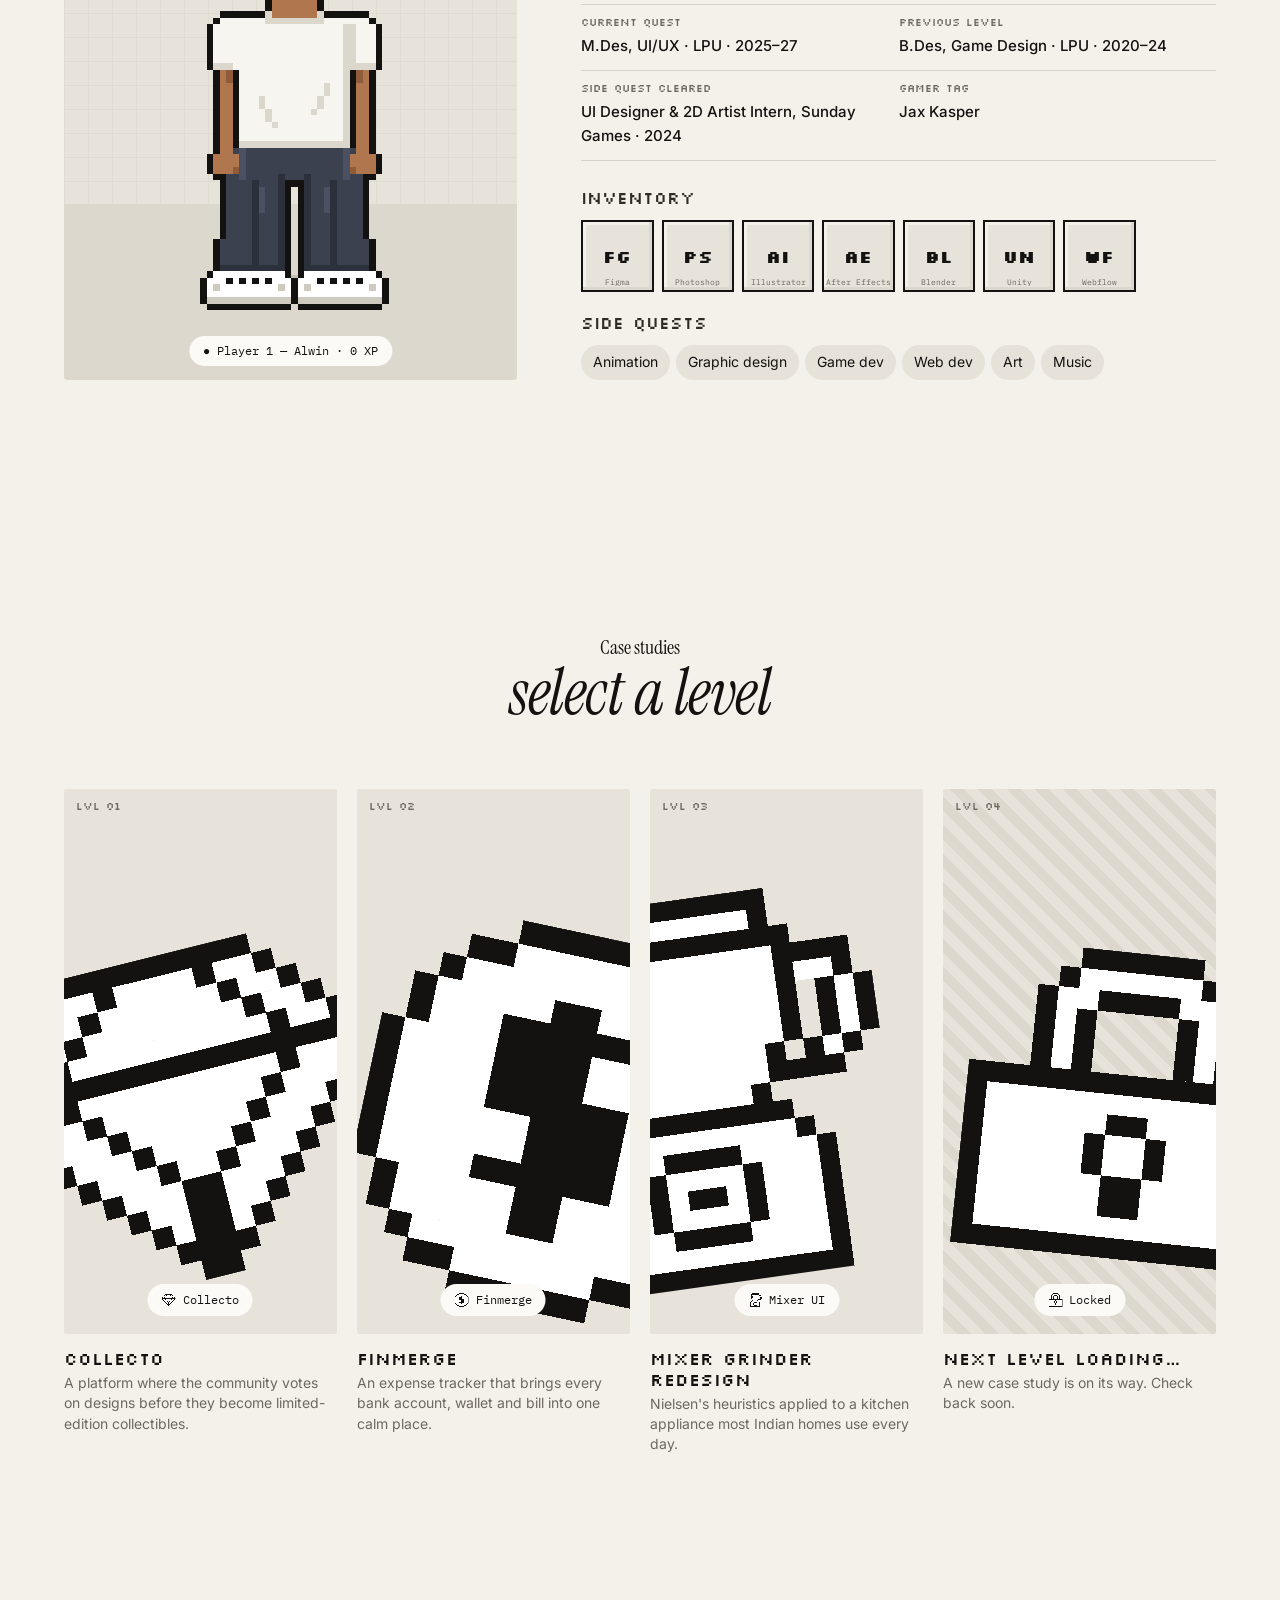
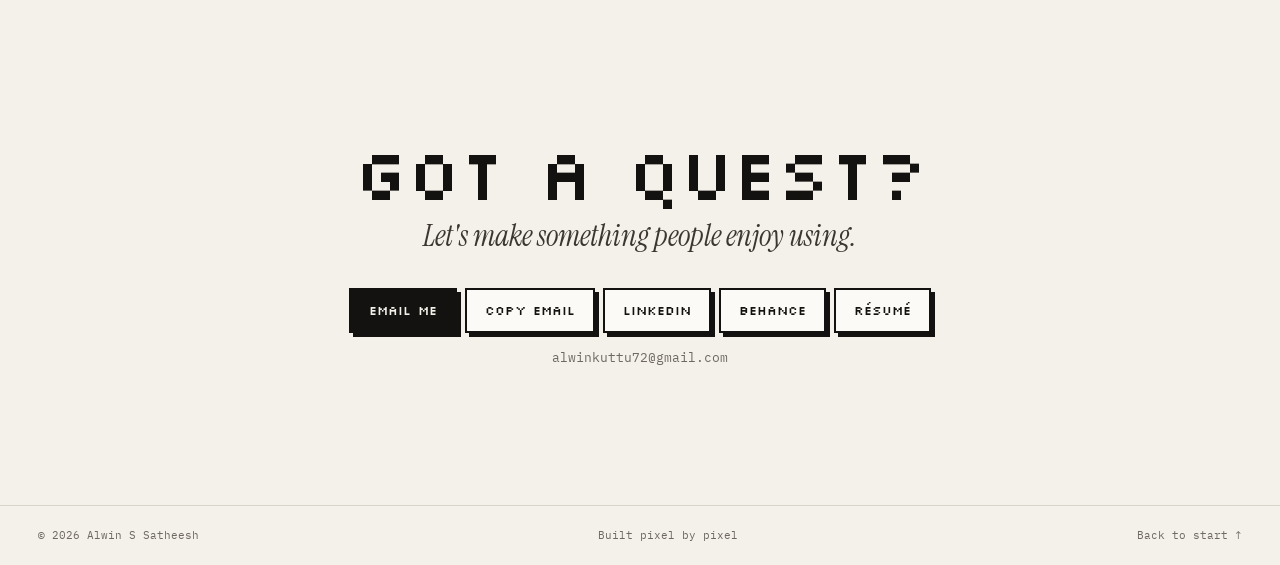
==== commit aed0e403: "Add files via upload" ====
--- a/index.html
+++ b/index.html
@@ -7,6 +7,13 @@
 <meta name="description" content="Portfolio of Alwin S Satheesh, a UI/UX designer with a game design background. Press start.">
 <meta property="og:title" content="Alwin S Satheesh — UI/UX & Game Designer">
 <meta property="og:description" content="A playable portfolio. Press start.">
+<meta property="og:type" content="website">
+<meta property="og:url" content="https://alwinkuttu72.github.io/">
+<meta property="og:image" content="https://alwinkuttu72.github.io/assets/og.png">
+<meta property="og:image:width" content="1200">
+<meta property="og:image:height" content="630">
+<meta name="twitter:card" content="summary_large_image">
+<meta name="twitter:image" content="https://alwinkuttu72.github.io/assets/og.png">
 <link rel="icon" href="data:image/svg+xml,%3Csvg xmlns='http://www.w3.org/2000/svg' viewBox='0 0 8 8' shape-rendering='crispEdges'%3E%3Crect width='8' height='8' fill='%23141210'/%3E%3Crect x='1' y='1' width='6' height='4' fill='%23e8f1d4'/%3E%3Crect x='5' y='6' width='1' height='1' fill='%23b3164c'/%3E%3Crect x='1' y='6' width='2' height='1' fill='%23e8f1d4'/%3E%3C/svg%3E">
 <link rel="stylesheet" href="css/fonts.css">
 <link rel="stylesheet" href="css/style.css">
--- a/css/style.css
+++ b/css/style.css
@@ -43,7 +43,7 @@
 .console{position:relative;width:min(720px,92vw,calc((100svh - 330px)*1.785));min-width:300px;aspect-ratio:1455/815;margin:10px 0 4px;user-select:none;-webkit-user-select:none;touch-action:manipulation;filter:drop-shadow(0 26px 30px rgba(40,30,20,.16)) drop-shadow(0 4px 6px rgba(40,30,20,.12));animation:drop .9s steps(9) both}
 @keyframes drop{from{transform:translateY(-24px);opacity:0}to{transform:none;opacity:1}}
 .console>img{width:100%;height:100%;pointer-events:none}
-.screen{position:absolute;left:29.95%;top:13.9%;width:39.1%;height:56.5%;border-radius:6px;overflow:hidden;background:var(--lcd);cursor:inherit}
+.screen{position:absolute;left:29.6%;top:13.6%;width:40.85%;height:57.25%;border-radius:6px;overflow:hidden;background:var(--lcd);cursor:inherit}
 .screen canvas{width:100%;height:100%;image-rendering:pixelated;display:block}
 .screen::after{content:"";position:absolute;inset:0;pointer-events:none;background:repeating-linear-gradient(0deg,rgba(255,255,255,.035) 0 1px,transparent 1px 3px),radial-gradient(120% 90% at 30% 15%,rgba(255,255,255,.08),transparent 55%)}
 .btn{position:absolute;border:0;padding:0;background:transparent;cursor:inherit;-webkit-tap-highlight-color:transparent}
